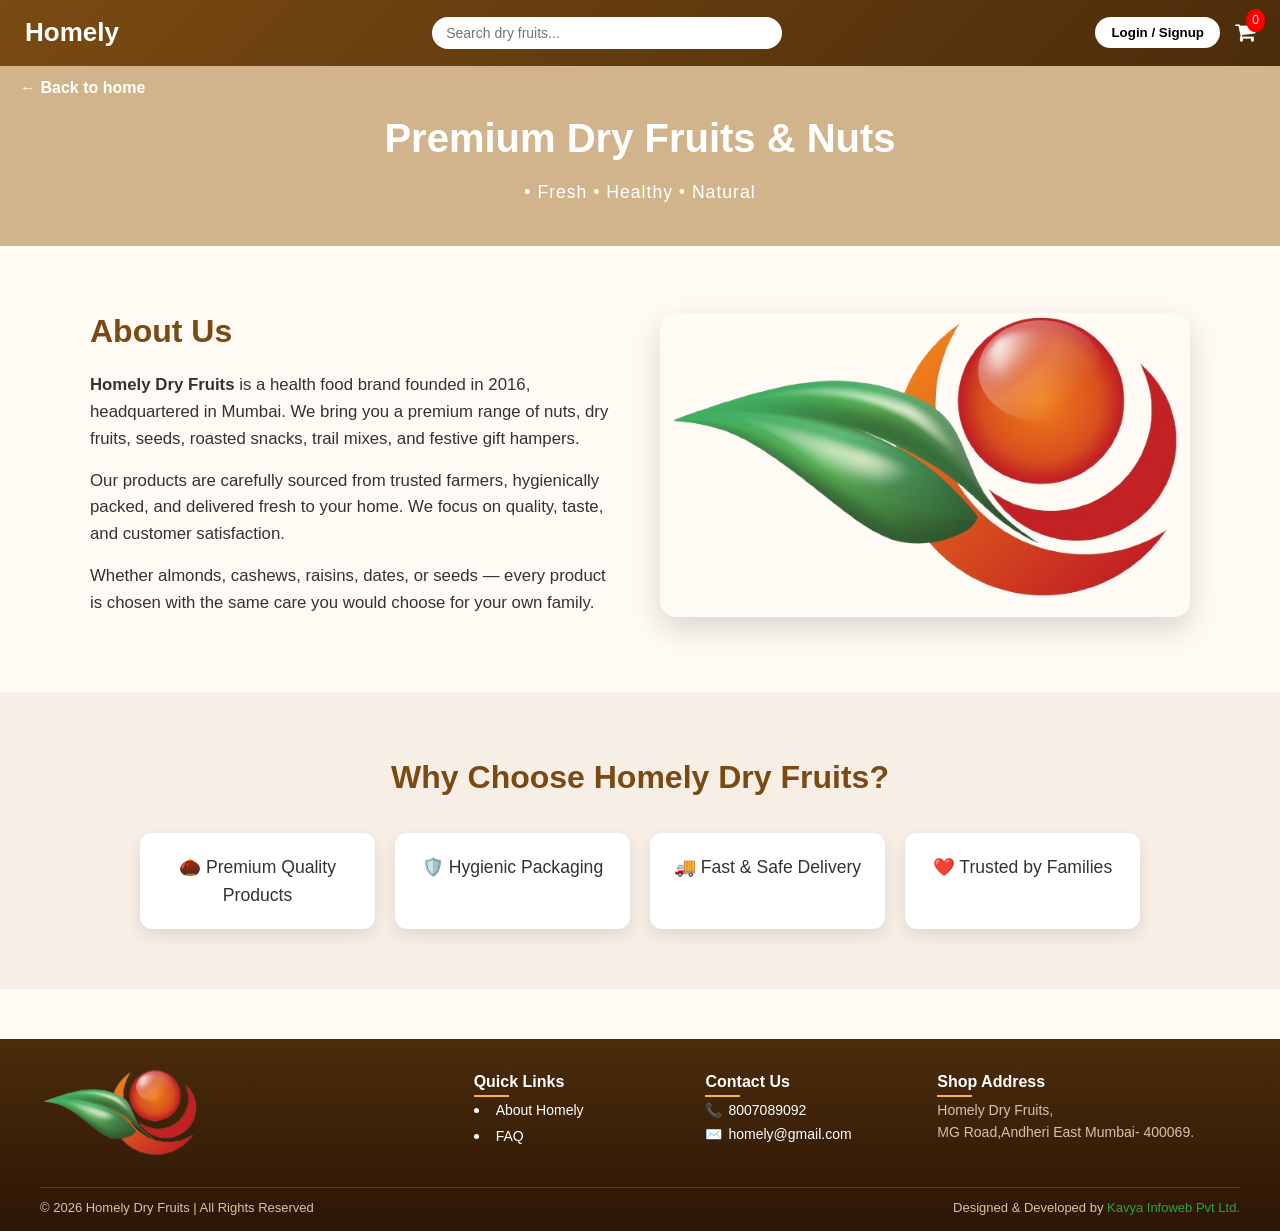
==== frontend/about-us.html @ 553db838 "Initial commit - Homely project" ====
<!DOCTYPE html>
<html lang="en">
<head>
  <meta charset="UTF-8">
  <title>About | Homely Dry Fruits</title>

  <link rel="icon" type="image/png" sizes="32x32" href="./assets/logo.png/logo.png">
  <meta name="viewport" content="width=device-width, initial-scale=1.0">

  <!-- CSS -->
   <link rel="stylesheet" href="https://cdnjs.cloudflare.com/ajax/libs/font-awesome/4.7.0/css/font-awesome.min.css">
  <link rel="stylesheet" href="./css/navbar.css">
  <link rel="stylesheet" href="./css/about.css">
  <link rel="stylesheet" href="./css/footer.css">
</head>
<body>

<!-- Navbar -->
<div id="navbar"></div>

<!-- Header -->
<header class="header">
  <a href="index.html" class="back-btn">← Back to home</a>
  <h1>Premium Dry Fruits & Nuts</h1>
  <p>• Fresh • Healthy • Natural</p>
</header>

<!-- About Section -->
<section class="about-section">
  <div class="about-container">

    <div class="about-text">
      <h2>About Us</h2>
      <p>
        <strong>Homely Dry Fruits</strong> is a health food brand founded in 2016,
        headquartered in Mumbai. We bring you a premium range of nuts, dry fruits,
        seeds, roasted snacks, trail mixes, and festive gift hampers.
      </p>

      <p>
        Our products are carefully sourced from trusted farmers, hygienically packed,
        and delivered fresh to your home. We focus on quality, taste, and customer satisfaction.
      </p>

      <p>
        Whether almonds, cashews, raisins, dates, or seeds — every product is chosen
        with the same care you would choose for your own family.
      </p>
    </div>

    <div class="about-image">
      <img src="./assets/logo.png/logo.png" alt="Homely Dry Fruits Logo">
    </div>

  </div>
</section>

<!-- Why Choose Us -->
<section class="features">
  <h2>Why Choose Homely Dry Fruits?</h2>

  <div class="feature-box">
    <div class="feature">🌰 Premium Quality Products</div>
    <div class="feature">🛡️ Hygienic Packaging</div>
    <div class="feature">🚚 Fast & Safe Delivery</div>
    <div class="feature">❤️ Trusted by Families</div>
  </div>
</section>

<!-- Footer -->
<div id="footer"></div>

<!-- Common JS (Navbar + Footer Loader) -->
<script src="./js/common.js"></script>

<!-- Bootstrap JS -->
<script src="https://cdn.jsdelivr.net/npm/bootstrap@5.3.2/dist/js/bootstrap.bundle.min.js"></script>
<script src="./js/searchproduct.js"></script>
<script src="./js/addcart.js"></script>
<script src="./js/cart.js"></script>
<script src="./js/home.js"></script>
<script src="./js/config.js"></script>

</body>
</html>
---- frontend/css/navbar.css ----
/* NAVBAR MAIN */
.navbar {
  display: flex;
  align-items: center;
  justify-content: space-between;
  background:linear-gradient(135deg, #7a4a12, #4b2c0b);
  padding: 12px 25px;
  color: #fff;
  gap: 15px;
}

/* LEFT LOGO */
.nav-left h2 {
  color: white;
  font-size: 26px;
  margin: 0;
}

/* CENTER SEARCH */
.nav-center {
  flex: 1;
  display: flex;
  justify-content: center;
}

#searchInput {
  width: 60%;
  max-width: 350px;
  padding: 8px 14px;
  border-radius: 20px;
  border: none;
  outline: none;
  font-size: 14px;
}

/* RIGHT BUTTON + CART */
.nav-right {
  display: flex;
  align-items: center;
  gap: 15px;
}

/* BUTTON */
.nav-btn {
  background-color: #fff;
  color: black;
  border: none;
  padding: 8px 16px;
  border-radius: 20px;
  font-weight: bold;
  cursor: pointer;
  transition: 0.3s ease;
}

.nav-btn:hover {
  background-color: #ffa726;
}


/* Ensure the icon itself is visible and white */
.cart-link i {
    color: #ffffff !important;
    display: inline-block !important;
}

.cart-container {
    display: flex;
    align-items: center;
}





/* CART */
.cart-container {
  position: relative;
}

.cart-link {
  color: #fff;
  text-decoration: none;
  font-size: 22px;
}

#cart-count {
  position: absolute;
  top: -6px;
  right: -10px;
  background-color: red;
  color: #fff;
  font-size: 12px;
  padding: 2px 6px;
  border-radius: 50%;
}

/* ========================= */
/* 📱 MOBILE RESPONSIVE */
/* ========================= */
@media (max-width: 768px) {
  .navbar {
    flex-direction: column;
    align-items: stretch;
    padding: 12px 15px;
  }

  .nav-left {
    display: flex;
    justify-content: center;
  }

  .nav-center {
    order: 2;
    width: 100%;
  }

  #searchInput {
    width: 100%;
    max-width: 100%;
  }

  .nav-right {
    order: 3;
    justify-content: space-between;
    width: 100%;
  }
}
---- frontend/css/about.css ----
/* Reset */
* {
  margin: 0;
  padding: 0;
  box-sizing: border-box;
  font-family: "Segoe UI", Arial, sans-serif;
}
/* Body */
body {
  background-color: #fffaf4;
  color: #333;
  line-height: 1.6;
}
.back-btn {
  position:absolute;
  top: 65px;
  left: 0px;
  padding: 10px 20px;
  
  color: #fff;
  text-decoration: none;
  border-radius: 6px;
  font-size: 16px;
  font-weight: 600;
  cursor: pointer;
  transition: all 0.3s ease;
  border-color: #333;
}
.back-btn:hover {
  background-color: #6f4318;
  transform: translateX(-4px);
}



/* Header */
.header {
   background:tan;
  color: #fff;
  text-align: center;
  padding: 40px 20px;
}

.header h1 {
  font-size: 2.5rem;
  margin-bottom: 8px;
}

.header p {
  font-size: 1.1rem;
  letter-spacing: 1px;
}

/* About Section */
.about-section {
  padding: 60px 20px;
}

.about-container {
  max-width: 1100px;
  margin: auto;
  display: flex;
  align-items: center;
  gap: 40px;
}

/* About Text */
.about-text {
  flex: 1;
}

.about-text h2 {
  font-size: 2rem;
  color: #7a4a12;
  margin-bottom: 15px;
}

.about-text p {
  margin-bottom: 15px;
  font-size: 1.05rem;
}

/* About Image */
.about-image {
  flex: 1;
  text-align: center;
}

.about-image img {
  max-width: 100%;
  border-radius: 16px;
  box-shadow: 0 12px 30px rgba(0, 0, 0, 0.15);
  transition: transform 0.4s ease;
}

.about-image img:hover {
  transform: scale(1.05);
}

/* Features Section */
.features {
  background-color: #f7efe6;
  padding: 60px 20px;
  text-align: center;
}

.features h2 {
  font-size: 2rem;
  color: #7a4a12;
  margin-bottom: 30px;
}

.feature-box {
  display: grid;
  grid-template-columns: repeat(auto-fit, minmax(220px, 1fr));
  gap: 20px;
  max-width: 1000px;
  margin: auto;
}

.feature {
  background-color: #fff;
  padding: 20px;
  border-radius: 12px;
  font-size: 1.1rem;
  font-weight: 500;
  box-shadow: 0 6px 15px rgba(0, 0, 0, 0.1);
  transition: transform 0.3s ease, box-shadow 0.3s ease;
}

.feature:hover {
  transform: translateY(-6px);
  box-shadow: 0 10px 25px rgba(0, 0, 0, 0.18);
}
---- frontend/css/footer.css ----
/* =====================
   COLOR SYSTEM
===================== */
:root {
  --primary: #7a4a12;
  --primary-dark: #4b2c0b;
  --white: #ffffff;

  --footer-bg-start: #4b2c0b;
  --footer-bg-end: #2c1606;
  --footer-text: #ffffff;
  --footer-muted: #d6c3a5;
  --footer-accent: #ffb347;
  --footer-link: #28a745;

  --border-soft: rgba(255, 255, 255, 0.15);
}

/* =====================
   FOOTER
===================== */
.footer {
  background: linear-gradient(180deg, var(--footer-bg-start), var(--footer-bg-end));
  color: var(--footer-text);
  padding: 30px 20px 12px;   /* reduced height */
  margin-top: 50px;
}

/* FOOTER GRID */
.footer-container {
  max-width: 1200px;
  margin: auto;
  display: grid;
  grid-template-columns: 2fr 1fr 1fr 1.5fr;
  gap: 30px; /* tighter spacing */
}

/* LOGO */
.footer .logo img {
  width: 160px;
}

/* FOOTER SECTIONS */
.footer-section h4 {
  font-size: 16px;
  margin-bottom: 0px;
  position: relative;
}
.footer-section h4::after {
  content: "";
  width: 35px;
  height: 2px;
  background: var(--footer-accent);
  display: block;
  margin-top: 0px;
}
.footer-section p {
  font-size: 14px;
  line-height: 1.6;
  display: flex;
  align-items: center;
  gap: 6px;
  margin: 2px 0;
  color: var(--footer-muted);
}
/* LIST */
.footer-section ul {
  list-style: none;
  padding: 0;
  margin: 0;
}
.footer-section ul li {
  margin-bottom: 0px;
}
/* LINKS */
.footer-section a {
  color: var(--footer-text);
  text-decoration: none;
  font-size: 14px;
  transition: all 0.3s ease;
}

.footer-section a:hover {
  color: var(--footer-accent);
  padding-left: 5px;
}

/* =====================
   FOOTER BOTTOM
===================== */
.footer-bottom {
  max-width: 1200px;
  margin: 18px auto 0;
  padding-top: 10px;
  display: flex;
  justify-content: space-between;
  align-items: center;
  border-top: 1px solid var(--border-soft);
  font-size: 13px;
}

.footer-bottom p {
  color: var(--footer-muted);
}

.footer-bottom a {
  color: var(--footer-link);
  font-weight: 500;
  text-decoration: none;
}



/* =====================
   RESPONSIVE
===================== */

/* Tablet */
@media (max-width: 900px) {
  .footer-container {
    grid-template-columns: 1fr 1fr;
    gap: 25px;
  }
}

/* Mobile */
@media (max-width: 600px) {
  .footer {
    padding: 25px 15px 10px;
  }

  .footer-container {
    grid-template-columns: 1fr;
    text-align: center;
    gap: 22px;
  }

  .footer .logo img {
    margin: 0 auto;
  }

  .footer-section h4::after {
    margin: 6px auto 0;
  }

  .footer-bottom {
    flex-direction: column;
    gap: 6px;
    text-align: center;
  }
}

/* Large screens */
@media (min-width: 1400px) {
  .footer {
    padding: 35px 80px 12px;
  }
}
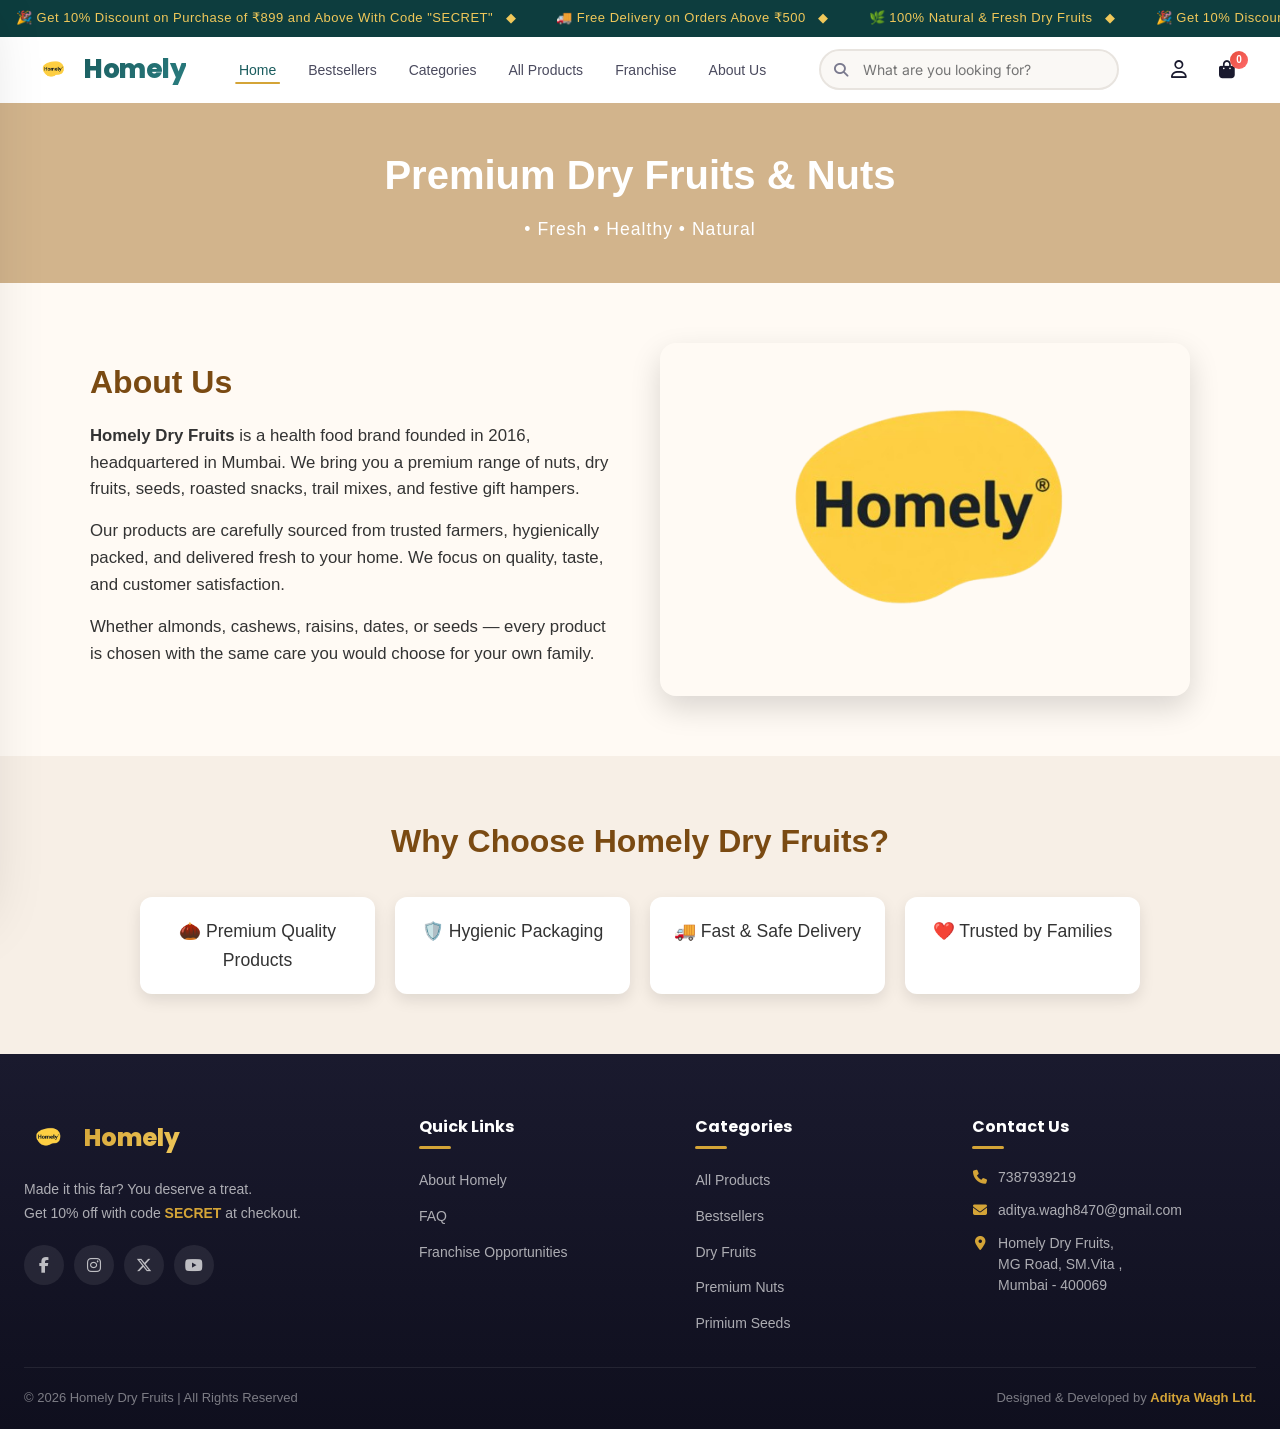
==== commit 4f8d1d02: "Add root gitignore" ====
--- a/frontend/about-us.html
+++ b/frontend/about-us.html
@@ -3,8 +3,13 @@
 <head>
   <meta charset="UTF-8">
   <title>About | Homely Dry Fruits</title>
-
-  <link rel="icon" type="image/png" sizes="32x32" href="./assets/logo.png/logo.png">
+  <link rel="icon" type="image/png" sizes="35x35" href="./assets/logo/mainlogo.png">
+  <link rel="preconnect" href="https://fonts.googleapis.com">
+  <link rel="preconnect" href="https://fonts.gstatic.com" crossorigin>
+  <link
+    href="https://fonts.googleapis.com/css2?family=Poppins:wght@300;400;500;600;700;800;900&family=Inter:wght@300;400;500;600;700&display=swap"
+    rel="stylesheet">
+  <link rel="stylesheet" href="https://cdnjs.cloudflare.com/ajax/libs/font-awesome/6.5.1/css/all.min.css">
   <meta name="viewport" content="width=device-width, initial-scale=1.0">
 
   <!-- CSS -->
@@ -20,7 +25,6 @@
 
 <!-- Header -->
 <header class="header">
-  <a href="index.html" class="back-btn">← Back to home</a>
   <h1>Premium Dry Fruits & Nuts</h1>
   <p>• Fresh • Healthy • Natural</p>
 </header>
@@ -49,7 +53,7 @@
     </div>
 
     <div class="about-image">
-      <img src="./assets/logo.png/logo.png" alt="Homely Dry Fruits Logo">
+      <img src="./assets/logo/mainlogo.png" alt="Homely Dry Fruits Logo">
     </div>
 
   </div>
--- a/frontend/css/navbar.css
+++ b/frontend/css/navbar.css
@@ -1,127 +1,423 @@
-/* NAVBAR MAIN */
-.navbar {
-  display: flex;
-  align-items: center;
-  justify-content: space-between;
-  background:linear-gradient(135deg, #7a4a12, #4b2c0b);
-  padding: 12px 25px;
-  color: #fff;
-  gap: 15px;
-}
-
-/* LEFT LOGO */
-.nav-left h2 {
-  color: white;
-  font-size: 26px;
+/* =============================================
+   HOMELY — PREMIUM DRY FRUITS E-COMMERCE
+   Farmley-Inspired Design System
+============================================= */
+
+/* ============ DESIGN TOKENS ============ */
+:root {
+  /* Brand Colors */
+  --primary: #1a5c5e;
+  --primary-dark: #0d3d3e;
+  --primary-light: #2a7d80;
+  --gold: #d4a437;
+  --gold-light: #f0c85a;
+  --gold-dark: #b8891f;
+
+  /* Neutrals */
+  --bg-body: #faf8f5;
+  --bg-card: #ffffff;
+  --bg-section: #f5f0ea;
+  --text-dark: #1a1a2e;
+  --text-mid: #4a4a5e;
+  --text-light: #7a7a8e;
+  --white: #ffffff;
+  --black: #0a0a0a;
+
+  /* Accents */
+  --success: #28a745;
+  --danger: #e74c3c;
+  --info: #3498db;
+
+  /* Shadows */
+  --shadow-sm: 0 2px 8px rgba(0,0,0,0.06);
+  --shadow-md: 0 4px 20px rgba(0,0,0,0.08);
+  --shadow-lg: 0 8px 40px rgba(0,0,0,0.12);
+  --shadow-xl: 0 16px 60px rgba(0,0,0,0.16);
+
+  /* Radius */
+  --radius-sm: 8px;
+  --radius-md: 12px;
+  --radius-lg: 20px;
+  --radius-xl: 28px;
+  --radius-full: 50px;
+
+  /* Fonts */
+  --font-heading: 'Poppins', sans-serif;
+  --font-body: 'Inter', 'Poppins', sans-serif;
+
+  /* Transitions */
+  --ease: cubic-bezier(0.25, 0.46, 0.45, 0.94);
+  --ease-bounce: cubic-bezier(0.34, 1.56, 0.64, 1);
+}
+
+/* ============ RESET ============ */
+*, *::before, *::after {
   margin: 0;
-}
-
-/* CENTER SEARCH */
-.nav-center {
-  flex: 1;
-  display: flex;
-  justify-content: center;
-}
-
-#searchInput {
-  width: 60%;
-  max-width: 350px;
-  padding: 8px 14px;
-  border-radius: 20px;
+  padding: 0;
+  box-sizing: border-box;
+}
+
+html {
+  scroll-behavior: smooth;
+  -webkit-text-size-adjust: 100%;
+}
+
+body {
+  font-family: var(--font-body);
+  background: var(--bg-body);
+  color: var(--text-dark);
+  line-height: 1.6;
+  overflow-x: hidden;
+  -webkit-font-smoothing: antialiased;
+}
+
+body.no-scroll {
+  overflow: hidden;
+}
+
+a {
+  text-decoration: none;
+  color: inherit;
+  transition: all 0.3s var(--ease);
+}
+
+ul, li {
+  list-style: none;
+}
+
+img {
+  max-width: 100%;
+  display: block;
+}
+
+button {
+  cursor: pointer;
   border: none;
   outline: none;
+  font-family: var(--font-body);
+}
+
+.section-container {
+  max-width: 1280px;
+  margin: 0 auto;
+  padding: 0 24px;
+}
+
+/* ============ ANNOUNCEMENT BAR ============ */
+.announcement-bar {
+  background: var(--primary-dark);
+  color: var(--gold-light);
+  font-size: 13px;
+  font-weight: 500;
+  letter-spacing: 0.5px;
+  overflow: hidden;
+  white-space: nowrap;
+  position: relative;
+  z-index: 1001;
+  padding: 8px 0;
+}
+
+.announcement-track {
+  display: inline-flex;
+  animation: marquee 25s linear infinite;
+}
+
+.announcement-track span {
+  padding: 0 16px;
+  flex-shrink: 0;
+}
+
+@keyframes marquee {
+  0%   { transform: translateX(0); }
+  100% { transform: translateX(-50%); }
+}
+
+/* ============ NAVBAR ============ */
+.navbar {
+  display: flex;
+  align-items: center;
+  justify-content: space-between;
+  padding: 12px 32px;
+  background: var(--white);
+  position: sticky;
+  top: 0;
+  z-index: 999;
+  transition: all 0.35s var(--ease);
+  gap: 16px;
+}
+
+.navbar.scrolled {
+  box-shadow: var(--shadow-lg);
+  padding: 8px 32px;
+}
+
+/* Hamburger */
+.menu-toggle {
+  display: none;
+  flex-direction: column;
+  gap: 5px;
+  cursor: pointer;
+  padding: 8px;
+  z-index: 10;
+}
+
+.menu-toggle span {
+  display: block;
+  width: 26px;
+  height: 3px;
+  background: var(--text-dark);
+  border-radius: 3px;
+  transition: all 0.4s var(--ease);
+}
+
+/* Logo */
+.nav-logo {
+  display: flex;
+  align-items: center;
+  gap: 10px;
+  flex-shrink: 0;
+}
+
+.logo-img {
+  width: 42px;
+  height: 42px;
+  object-fit: contain;
+  border-radius: 8px;
+}
+
+.logo-text {
+  font-family: var(--font-heading);
+  font-size: 26px;
+  font-weight: 800;
+  background: linear-gradient(135deg, var(--primary), var(--primary-light));
+  -webkit-background-clip: text;
+  -webkit-text-fill-color: transparent;
+  background-clip: text;
+  letter-spacing: -0.5px;
+}
+
+/* Nav Links */
+.nav-links {
+  display: flex;
+  align-items: center;
+  gap: 4px;
+}
+
+.nav-links li a {
   font-size: 14px;
-}
-
-/* RIGHT BUTTON + CART */
-.nav-right {
-  display: flex;
-  align-items: center;
-  gap: 15px;
-}
-
-/* BUTTON */
-.nav-btn {
-  background-color: #fff;
-  color: black;
-  border: none;
-  padding: 8px 16px;
-  border-radius: 20px;
-  font-weight: bold;
+  font-weight: 500;
+  color: var(--text-mid);
+  padding: 8px 14px;
+  border-radius: var(--radius-sm);
+  transition: all 0.3s var(--ease);
+  position: relative;
+}
+
+.nav-links li a::after {
+  content: '';
+  position: absolute;
+  bottom: 2px;
+  left: 50%;
+  transform: translateX(-50%) scaleX(0);
+  width: 70%;
+  height: 2.5px;
+  background: var(--gold);
+  border-radius: 2px;
+  transition: transform 0.3s var(--ease);
+}
+
+.nav-links li a:hover,
+.nav-links li a.active {
+  color: var(--primary);
+}
+
+.nav-links li a:hover::after,
+.nav-links li a.active::after {
+  transform: translateX(-50%) scaleX(1);
+}
+
+/* Nav Search */
+.nav-search {
+  position: relative;
+  flex: 0 1 300px;
+}
+
+.nav-search input {
+  width: 100%;
+  padding: 10px 16px 10px 42px;
+  border: 2px solid #e8e4df;
+  border-radius: var(--radius-full);
+  font-size: 14px;
+  font-family: var(--font-body);
+  background: var(--bg-body);
+  color: var(--text-dark);
+  transition: all 0.3s var(--ease);
+  outline: none;
+}
+
+.nav-search input:focus {
+  border-color: var(--primary);
+  background: var(--white);
+  box-shadow: 0 0 0 4px rgba(26, 92, 94, 0.08);
+}
+
+.nav-search .search-icon {
+  position: absolute;
+  left: 15px;
+  top: 50%;
+  transform: translateY(-50%);
+  color: var(--text-light);
+  font-size: 14px;
+  pointer-events: none;
+}
+
+/* Nav Actions */
+.nav-actions {
+  display: flex;
+  align-items: center;
+  gap: 6px;
+  flex-shrink: 0;
+}
+
+.nav-action-btn {
+  width: 42px;
+  height: 42px;
+  display: flex;
+  align-items: center;
+  justify-content: center;
+  border-radius: 50%;
+  font-size: 18px;
+  color: var(--text-dark);
+  transition: all 0.3s var(--ease);
+  position: relative;
+}
+
+.nav-action-btn:hover {
+  background: var(--bg-section);
+  color: var(--primary);
+  transform: translateY(-2px);
+}
+
+.cart-badge {
+  position: absolute;
+  top: 2px;
+  right: 0;
+  width: 18px;
+  height: 18px;
+  font-size: 10px;
+  font-weight: 700;
+  background: linear-gradient(135deg, var(--danger), #ff6b6b);
+  color: var(--white);
+  border-radius: 50%;
+  display: flex;
+  align-items: center;
+  justify-content: center;
+  transition: transform 0.3s var(--ease-bounce);
+}
+
+.cart-badge.bump {
+  animation: bumpAnim 0.4s var(--ease-bounce);
+}
+
+@keyframes bumpAnim {
+  0%   { transform: scale(1); }
+  50%  { transform: scale(1.5); }
+  100% { transform: scale(1); }
+}
+
+/* ============ OVERLAY ============ */
+.overlay {
+  position: fixed;
+  inset: 0;
+  background: rgba(0, 0, 0, 0.55);
+  backdrop-filter: blur(4px);
+  z-index: 1000;
+  opacity: 0;
+  visibility: hidden;
+  transition: all 0.4s var(--ease);
+}
+
+.overlay.active {
+  opacity: 1;
+  visibility: visible;
+}
+
+/* ============ SIDEBAR ============ */
+.sidebar {
+  position: fixed;
+  top: 0;
+  left: -320px;
+  width: 300px;
+  height: 100%;
+  background: var(--white);
+  z-index: 1001;
+  transition: left 0.45s var(--ease);
+  overflow-y: auto;
+  box-shadow: var(--shadow-xl);
+}
+
+.sidebar.active {
+  left: 0;
+}
+
+.sidebar-header {
+  display: flex;
+  align-items: center;
+  justify-content: space-between;
+  padding: 20px 20px 16px;
+  border-bottom: 1px solid #f0ece6;
+}
+
+.sidebar-logo {
+  width: 48px;
+  height: 48px;
+  object-fit: contain;
+  border-radius: 10px;
+}
+
+.sidebar-header .close-btn {
+  width: 36px;
+  height: 36px;
+  display: flex;
+  align-items: center;
+  justify-content: center;
+  border-radius: 50%;
+  font-size: 18px;
+  color: var(--text-mid);
   cursor: pointer;
-  transition: 0.3s ease;
-}
-
-.nav-btn:hover {
-  background-color: #ffa726;
-}
-
-
-/* Ensure the icon itself is visible and white */
-.cart-link i {
-    color: #ffffff !important;
-    display: inline-block !important;
-}
-
-.cart-container {
-    display: flex;
-    align-items: center;
-}
-
-
-
-
-
-/* CART */
-.cart-container {
-  position: relative;
-}
-
-.cart-link {
-  color: #fff;
-  text-decoration: none;
-  font-size: 22px;
-}
-
-#cart-count {
-  position: absolute;
-  top: -6px;
-  right: -10px;
-  background-color: red;
-  color: #fff;
-  font-size: 12px;
-  padding: 2px 6px;
-  border-radius: 50%;
-}
-
-/* ========================= */
-/* 📱 MOBILE RESPONSIVE */
-/* ========================= */
-@media (max-width: 768px) {
-  .navbar {
-    flex-direction: column;
-    align-items: stretch;
-    padding: 12px 15px;
-  }
-
-  .nav-left {
-    display: flex;
-    justify-content: center;
-  }
-
-  .nav-center {
-    order: 2;
-    width: 100%;
-  }
-
-  #searchInput {
-    width: 100%;
-    max-width: 100%;
-  }
-
-  .nav-right {
-    order: 3;
-    justify-content: space-between;
-    width: 100%;
-  }
-}
+  transition: all 0.3s var(--ease);
+}
+
+.sidebar-header .close-btn:hover {
+  background: #fee;
+  color: var(--danger);
+}
+
+.sidebar-links {
+  padding: 12px 0;
+}
+
+.sidebar-links a {
+  display: flex;
+  align-items: center;
+  gap: 14px;
+  padding: 14px 24px;
+  font-size: 15px;
+  font-weight: 500;
+  color: var(--text-dark);
+  border-bottom: 1px solid #f8f5f0;
+  transition: all 0.3s var(--ease);
+}
+
+.sidebar-links a i {
+  width: 20px;
+  text-align: center;
+  color: var(--primary);
+  font-size: 16px;
+}
+
+.sidebar-links a:hover {
+  background: var(--bg-section);
+  padding-left: 32px;
+  color: var(--primary);
+}
--- a/frontend/css/footer.css
+++ b/frontend/css/footer.css
@@ -1,158 +1,513 @@
-/* =====================
-   COLOR SYSTEM
-===================== */
-:root {
-  --primary: #7a4a12;
-  --primary-dark: #4b2c0b;
-  --white: #ffffff;
-
-  --footer-bg-start: #4b2c0b;
-  --footer-bg-end: #2c1606;
-  --footer-text: #ffffff;
-  --footer-muted: #d6c3a5;
-  --footer-accent: #ffb347;
-  --footer-link: #28a745;
-
-  --border-soft: rgba(255, 255, 255, 0.15);
-}
-
-/* =====================
-   FOOTER
-===================== */
+/* ============ FOOTER ============ */
 .footer {
-  background: linear-gradient(180deg, var(--footer-bg-start), var(--footer-bg-end));
-  color: var(--footer-text);
-  padding: 30px 20px 12px;   /* reduced height */
-  margin-top: 50px;
-}
-
-/* FOOTER GRID */
+  background: linear-gradient(180deg, #1a1a2e, #0f0f1e);
+  color: var(--white);
+  padding: 60px 24px 0;
+}
+
 .footer-container {
-  max-width: 1200px;
-  margin: auto;
+  max-width: 1280px;
+  margin: 0 auto;
   display: grid;
-  grid-template-columns: 2fr 1fr 1fr 1.5fr;
-  gap: 30px; /* tighter spacing */
-}
-
-/* LOGO */
-.footer .logo img {
-  width: 160px;
-}
-
-/* FOOTER SECTIONS */
+  grid-template-columns: 1.5fr 1fr 1fr 1.2fr;
+  gap: 40px;
+}
+
+.footer-logo {
+  display: flex;
+  align-items: center;
+  gap: 12px;
+  margin-bottom: 16px;
+}
+
+.footer-logo img {
+  width: 48px;
+  height: 48px;
+  object-fit: contain;
+  border-radius: 10px;
+}
+
+.footer-logo h3 {
+  font-family: var(--font-heading);
+  font-size: 24px;
+  font-weight: 800;
+  background: linear-gradient(135deg, var(--gold), var(--gold-light));
+  -webkit-background-clip: text;
+  -webkit-text-fill-color: transparent;
+  background-clip: text;
+}
+
+.footer-tagline {
+  font-size: 14px;
+  color: rgba(255,255,255,0.65);
+  line-height: 1.7;
+  margin-bottom: 20px;
+}
+
+.footer-tagline strong {
+  color: var(--gold);
+}
+
+.footer-socials {
+  display: flex;
+  gap: 10px;
+}
+
+.footer-socials a {
+  width: 40px;
+  height: 40px;
+  display: flex;
+  align-items: center;
+  justify-content: center;
+  border-radius: 50%;
+  background: rgba(255,255,255,0.08);
+  color: rgba(255,255,255,0.7);
+  font-size: 16px;
+  transition: all 0.3s var(--ease);
+}
+
+.footer-socials a:hover {
+  background: var(--gold);
+  color: var(--primary-dark);
+  transform: translateY(-3px);
+}
+
 .footer-section h4 {
+  font-family: var(--font-heading);
   font-size: 16px;
-  margin-bottom: 0px;
+  font-weight: 700;
+  margin-bottom: 18px;
   position: relative;
-}
+  padding-bottom: 10px;
+  color: var(--white);
+}
+
 .footer-section h4::after {
-  content: "";
-  width: 35px;
-  height: 2px;
-  background: var(--footer-accent);
-  display: block;
-  margin-top: 0px;
-}
-.footer-section p {
+  content: '';
+  position: absolute;
+  bottom: 0;
+  left: 0;
+  width: 32px;
+  height: 3px;
+  background: var(--gold);
+  border-radius: 3px;
+}
+
+.footer-section ul {
+  display: flex;
+  flex-direction: column;
+  gap: 10px;
+}
+
+.footer-section ul a {
   font-size: 14px;
-  line-height: 1.6;
-  display: flex;
-  align-items: center;
-  gap: 6px;
-  margin: 2px 0;
-  color: var(--footer-muted);
-}
-/* LIST */
-.footer-section ul {
-  list-style: none;
-  padding: 0;
-  margin: 0;
-}
-.footer-section ul li {
-  margin-bottom: 0px;
-}
-/* LINKS */
-.footer-section a {
-  color: var(--footer-text);
-  text-decoration: none;
+  color: rgba(255,255,255,0.65);
+  transition: all 0.3s var(--ease);
+}
+
+.footer-section ul a:hover {
+  color: var(--gold);
+  padding-left: 6px;
+}
+
+.footer-contact p {
+  display: flex;
+  align-items: flex-start;
+  gap: 10px;
   font-size: 14px;
-  transition: all 0.3s ease;
-}
-
-.footer-section a:hover {
-  color: var(--footer-accent);
-  padding-left: 5px;
-}
-
-/* =====================
-   FOOTER BOTTOM
-===================== */
+  color: rgba(255,255,255,0.65);
+  margin-bottom: 12px;
+  line-height: 1.5;
+}
+
+.footer-contact a {
+  color: rgba(255,255,255,0.65);
+}
+
+.footer-contact a:hover {
+  color: var(--gold);
+}
+
+.footer-contact i {
+  color: var(--gold);
+  width: 16px;
+  text-align: center;
+  margin-top: 3px;
+  flex-shrink: 0;
+}
+
 .footer-bottom {
-  max-width: 1200px;
-  margin: 18px auto 0;
-  padding-top: 10px;
+  max-width: 1280px;
+  margin: 32px auto 0;
+  padding: 20px 0;
   display: flex;
   justify-content: space-between;
   align-items: center;
-  border-top: 1px solid var(--border-soft);
+  border-top: 1px solid rgba(255,255,255,0.08);
+}
+
+.footer-bottom p {
   font-size: 13px;
-}
-
-.footer-bottom p {
-  color: var(--footer-muted);
+  color: rgba(255,255,255,0.45);
 }
 
 .footer-bottom a {
-  color: var(--footer-link);
-  font-weight: 500;
-  text-decoration: none;
-}
-
-
-
-/* =====================
-   RESPONSIVE
-===================== */
-
-/* Tablet */
-@media (max-width: 900px) {
+  color: var(--gold);
+  font-weight: 600;
+}
+
+.footer-bottom a:hover {
+  color: var(--gold-light);
+}
+
+/* ============ TOAST NOTIFICATION ============ */
+.toast {
+  position: fixed;
+  bottom: 30px;
+  right: 30px;
+  background: var(--primary-dark);
+  color: var(--white);
+  padding: 14px 28px;
+  border-radius: var(--radius-md);
+  font-size: 14px;
+  font-weight: 600;
+  display: flex;
+  align-items: center;
+  gap: 10px;
+  box-shadow: var(--shadow-xl);
+  z-index: 9999;
+  opacity: 0;
+  transform: translateY(20px) scale(0.95);
+  transition: all 0.4s var(--ease-bounce);
+}
+
+.toast.show {
+  opacity: 1;
+  transform: translateY(0) scale(1);
+}
+
+.toast i {
+  color: var(--success);
+  font-size: 18px;
+}
+
+/* ============ RESPONSIVE DESIGN ============ */
+
+/* Large Tablets */
+@media (max-width: 1200px) {
+  .hero-image img {
+    width: 300px;
+    height: 300px;
+  }
+  .hero-title {
+    font-size: clamp(36px, 5vw, 56px);
+  }
+}
+
+/* Tablets */
+@media (max-width: 992px) {
+  .nav-links {
+    display: none;
+  }
+
+  .menu-toggle {
+    display: flex;
+  }
+
+  .navbar {
+    padding: 10px 20px;
+  }
+
+  .nav-search {
+    flex: 0 1 240px;
+  }
+
+  .hero {
+    height: 70vh;
+  }
+
+  .hero-slide {
+    padding: 0 5%;
+  }
+
+  .hero-image img {
+    width: 250px;
+    height: 250px;
+  }
+
   .footer-container {
     grid-template-columns: 1fr 1fr;
-    gap: 25px;
-  }
-}
-
-/* Mobile */
-@media (max-width: 600px) {
-  .footer {
-    padding: 25px 15px 10px;
+    gap: 32px;
+  }
+
+  .bestseller-grid {
+    grid-template-columns: repeat(auto-fit, minmax(220px, 1fr));
+  }
+}
+
+/* Mobile Landscape */
+@media (max-width: 768px) {
+  .hero {
+    height: auto;
+    min-height: 550px;
+  }
+
+  .hero-slide {
+    flex-direction: column;
+    justify-content: center;
+    text-align: center;
+    padding: 40px 24px;
+    gap: 24px;
+  }
+
+  .hero-content {
+    max-width: 100%;
+  }
+
+  .hero-features {
+    justify-content: center;
+  }
+
+  .hero-image img {
+    width: 200px;
+    height: 200px;
+  }
+
+  .hero-arrow {
+    display: none;
+  }
+
+  .nav-search {
+    flex: 0 1 180px;
+  }
+
+  .category-grid {
+    grid-template-columns: repeat(auto-fit, minmax(150px, 1fr));
+    gap: 14px;
+  }
+
+  .product-grid {
+    grid-template-columns: repeat(auto-fill, minmax(180px, 1fr));
+    gap: 16px;
+  }
+
+  .categories,
+  .bestsellers,
+  .products,
+  .trust-section {
+    padding: 50px 0;
+  }
+
+  .newsletter {
+    padding: 50px 16px;
+  }
+
+  .newsletter-form {
+    flex-direction: column;
+    border-radius: var(--radius-md);
+  }
+
+  .newsletter-form input {
+    border-radius: var(--radius-md) var(--radius-md) 0 0;
+    text-align: center;
+  }
+
+  .newsletter-form button {
+    border-radius: 0 0 var(--radius-md) var(--radius-md);
+    justify-content: center;
+    padding: 14px;
+  }
+
+  .trust-grid {
+    grid-template-columns: 1fr 1fr;
+    gap: 16px;
+  }
+
+  .trust-card {
+    padding: 24px 16px;
   }
 
   .footer-container {
     grid-template-columns: 1fr;
     text-align: center;
-    gap: 22px;
-  }
-
-  .footer .logo img {
-    margin: 0 auto;
+    gap: 28px;
+  }
+
+  .footer-logo {
+    justify-content: center;
+  }
+
+  .footer-socials {
+    justify-content: center;
   }
 
   .footer-section h4::after {
-    margin: 6px auto 0;
+    left: 50%;
+    transform: translateX(-50%);
+  }
+
+  .footer-contact p {
+    justify-content: center;
   }
 
   .footer-bottom {
     flex-direction: column;
-    gap: 6px;
+    gap: 8px;
     text-align: center;
   }
-}
-
-/* Large screens */
-@media (min-width: 1400px) {
-  .footer {
-    padding: 35px 80px 12px;
-  }
-}
+
+  .section-header {
+    margin-bottom: 32px;
+  }
+}
+
+/* Small Mobile */
+@media (max-width: 576px) {
+  .navbar {
+    padding: 8px 14px;
+    gap: 8px;
+  }
+
+  .logo-text {
+    font-size: 20px;
+  }
+
+  .logo-img {
+    width: 34px;
+    height: 34px;
+  }
+
+  .nav-search {
+    flex: 0 1 140px;
+  }
+
+  .nav-search input {
+    padding: 8px 12px 8px 36px;
+    font-size: 13px;
+  }
+
+  .nav-action-btn {
+    width: 36px;
+    height: 36px;
+    font-size: 16px;
+  }
+
+  .hero-slide {
+    padding: 30px 16px;
+    min-height: 480px;
+  }
+
+  .hero-title {
+    font-size: 36px;
+  }
+
+  .hero-image img {
+    width: 160px;
+    height: 160px;
+  }
+
+  .category-card {
+    padding: 20px 14px;
+  }
+
+  .category-icon {
+    font-size: 36px;
+  }
+
+  .product-grid {
+    grid-template-columns: repeat(2, 1fr);
+    gap: 12px;
+  }
+
+  .product-info {
+    padding: 12px;
+  }
+
+  .product-name {
+    font-size: 14px;
+  }
+
+  .price {
+    font-size: 18px;
+  }
+
+  .add-to-cart {
+    padding: 10px 14px;
+    font-size: 13px;
+  }
+
+  .trust-grid {
+    grid-template-columns: 1fr 1fr;
+    gap: 12px;
+  }
+
+  .trust-icon {
+    width: 52px;
+    height: 52px;
+    font-size: 22px;
+  }
+
+  .trust-card h3 {
+    font-size: 15px;
+  }
+
+  .trust-card p {
+    font-size: 12px;
+  }
+
+  .announcement-bar {
+    font-size: 11px;
+    padding: 6px 0;
+  }
+
+  .toast {
+    left: 16px;
+    right: 16px;
+    bottom: 16px;
+    justify-content: center;
+  }
+}
+
+/* Extra Small */
+@media (max-width: 380px) {
+  .product-grid {
+    grid-template-columns: 1fr;
+  }
+
+  .category-grid {
+    grid-template-columns: repeat(2, 1fr);
+  }
+
+  .trust-grid {
+    grid-template-columns: 1fr;
+  }
+
+  .hero-image img {
+    width: 140px;
+    height: 140px;
+  }
+}
+
+/* ============ SCROLLBAR ============ */
+::-webkit-scrollbar {
+  width: 8px;
+}
+
+::-webkit-scrollbar-track {
+  background: var(--bg-body);
+}
+
+::-webkit-scrollbar-thumb {
+  background: linear-gradient(to bottom, var(--primary), var(--primary-dark));
+  border-radius: 10px;
+}
+
+::-webkit-scrollbar-thumb:hover {
+  background: var(--primary-dark);
+}
+
+/* ============ SELECTION ============ */
+::selection {
+  background: var(--gold);
+  color: var(--primary-dark);
+}
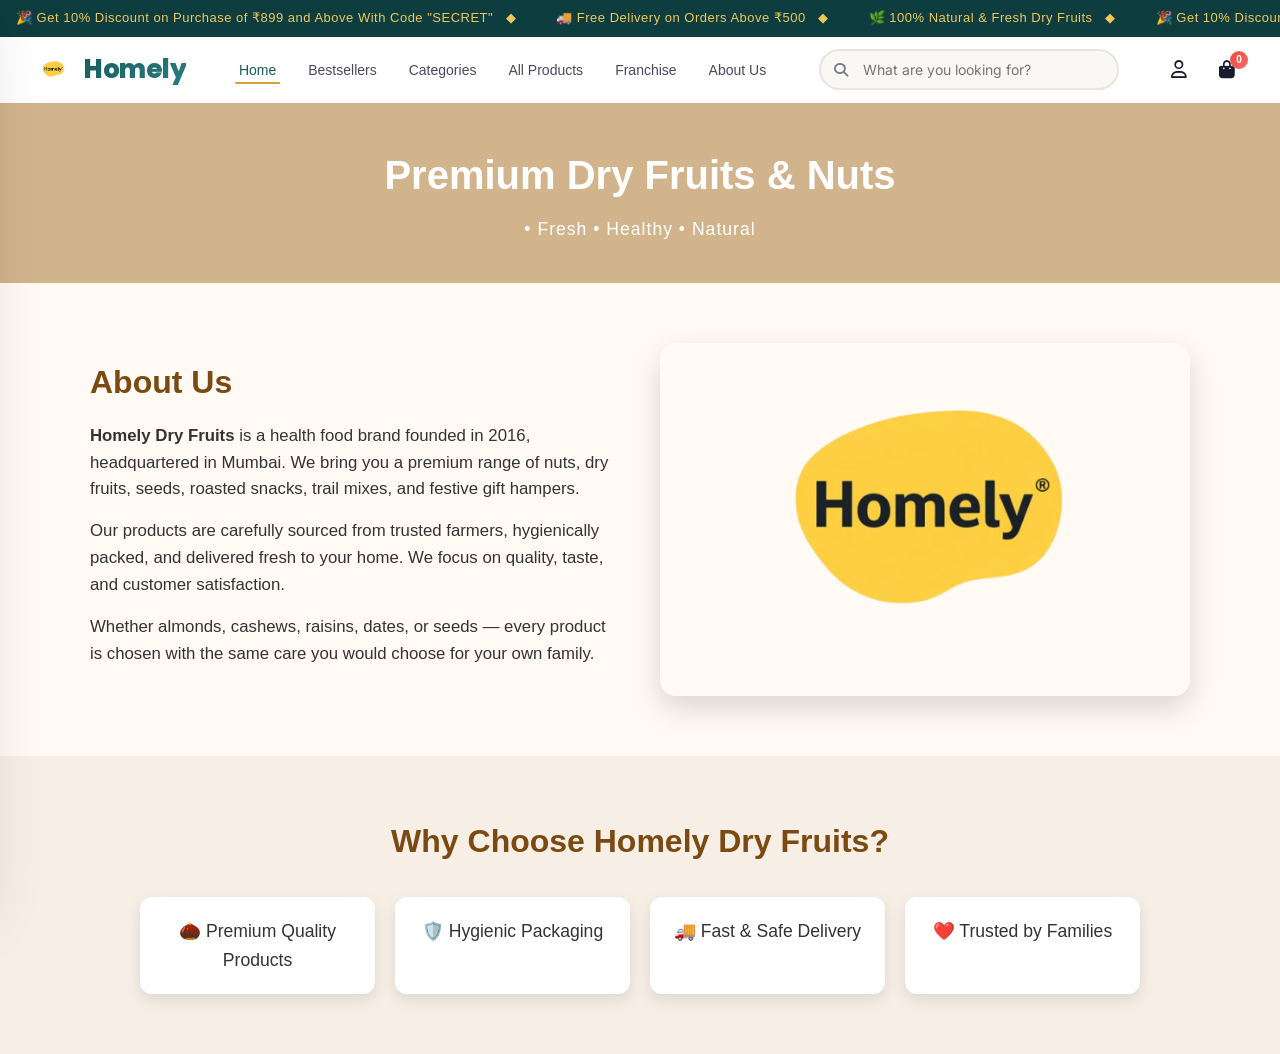
==== commit 0939f391: "Add root gitignore" ====
--- a/frontend/about-us.html
+++ b/frontend/about-us.html
@@ -71,8 +71,6 @@
   </div>
 </section>
 
-<!-- Footer -->
-<div id="footer"></div>
 
 <!-- Common JS (Navbar + Footer Loader) -->
 <script src="./js/common.js"></script>
